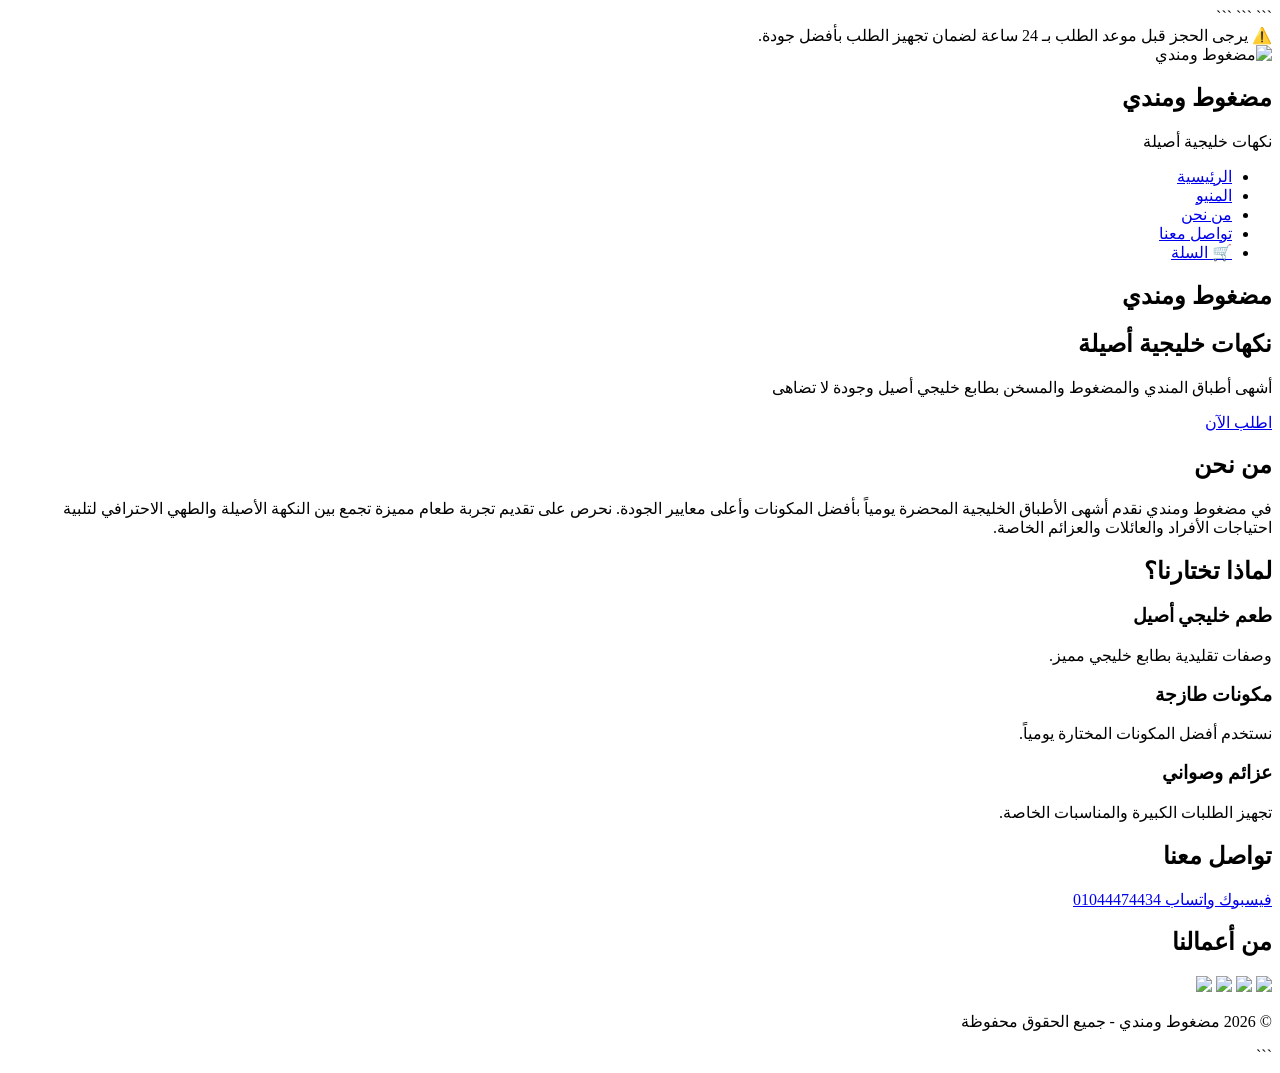
==== index.html @ 2f2a4c83 "Add files via upload" ====
<!DOCTYPE html>

<html lang="ar" dir="rtl">

<head>
    <meta charset="UTF-8">
    <meta name="viewport" content="width=device-width, initial-scale=1.0">

```
<title>مضغوط ومندي | أكلات خليجية أصيلة</title>

<link rel="preconnect" href="https://fonts.googleapis.com">
<link rel="preconnect" href="https://fonts.gstatic.com" crossorigin>

<link href="https://fonts.googleapis.com/css2?family=Cairo:wght@300;400;500;600;700;800&display=swap" rel="stylesheet">

<link rel="stylesheet" href="css/style.css">
```

</head>

<body>

```
<!-- شريط التنبيه -->

<div class="top-bar">
    ⚠️ يرجى الحجز قبل موعد الطلب بـ 24 ساعة لضمان تجهيز الطلب بأفضل جودة.
</div>

<!-- الناف بار -->

<nav class="navbar">

    <div class="logo">

    <img src="images/logo.png" alt="مضغوط ومندي">

    <div>
        <h2>مضغوط ومندي</h2>
        <span>نكهات خليجية أصيلة</span>
    </div>

</div>

    <ul class="nav-links">
        <li><a href="index.html">الرئيسية</a></li>
        <li><a href="menu.html">المنيو</a></li>
        <li><a href="#about">من نحن</a></li>
        <li><a href="#contact">تواصل معنا</a></li>
<li>
<a href="cart.html">
🛒 السلة
</a>
</li>
    </ul>

</nav>

<section class="hero">

    <div class="hero-overlay"></div>

    <div class="hero-content">

        <h1>
            مضغوط ومندي
        </h1>

        <h2>
            نكهات خليجية أصيلة
        </h2>

        <p>
            أشهى أطباق المندي والمضغوط والمسخن
            بطابع خليجي أصيل وجودة لا تضاهى
        </p>

        <a href="menu.html" class="hero-btn">
            اطلب الآن
        </a>

    </div>

</section>

<!-- من نحن -->

<section class="about" id="about">

    <div class="container">

        <h2>
            من نحن
        </h2>

        <p>
            في مضغوط ومندي نقدم أشهى الأطباق الخليجية المحضرة يومياً بأفضل المكونات وأعلى معايير الجودة.
            نحرص على تقديم تجربة طعام مميزة تجمع بين النكهة الأصيلة والطهي الاحترافي لتلبية احتياجات الأفراد والعائلات والعزائم الخاصة.
        </p>

    </div>

</section>

<!-- المميزات -->

<section class="features">

    <div class="container">

        <h2>
            لماذا تختارنا؟
        </h2>

        <div class="features-grid">

            <div class="feature-card">
                <h3>طعم خليجي أصيل</h3>
                <p>
                    وصفات تقليدية بطابع خليجي مميز.
                </p>
            </div>

            <div class="feature-card">
                <h3>مكونات طازجة</h3>
                <p>
                    نستخدم أفضل المكونات المختارة يومياً.
                </p>
            </div>

            <div class="feature-card">
                <h3>عزائم وصواني</h3>
                <p>
                    تجهيز الطلبات الكبيرة والمناسبات الخاصة.
                </p>
            </div>

        </div>

    </div>

</section>



<!-- التواصل -->

<section class="contact" id="contact">

    <div class="container">

        <h2>
            تواصل معنا
        </h2>

        <div class="contact-links">

            <!-- ضع رابط صفحتك على فيسبوك هنا -->
            <a href="#" target="_blank">
                فيسبوك
            </a>

            <!-- واتساب -->
            <a href="https://wa.me/201044474434" target="_blank">
                واتساب
            </a>

            <!-- اتصال مباشر -->
            <a href="tel:01044474434">
                01044474434
            </a>

        </div>

    </div>

</section>
<section class="gallery">

<div class="container">

<h2>من أعمالنا</h2>

<div class="gallery-grid">

<img src="images/gallery1.jpg">
<img src="images/gallery2.jpg">
<img src="images/gallery3.jpg">
<img src="images/gallery4.jpg">

</div>

</div>

</section>
<!-- الفوتر -->

<footer>
    <p>
        © <span id="year"></span> مضغوط ومندي - جميع الحقوق محفوظة
    </p>
</footer>

<script>
    document.getElementById("year").textContent =
        new Date().getFullYear();
</script>
```

</body>

</html>
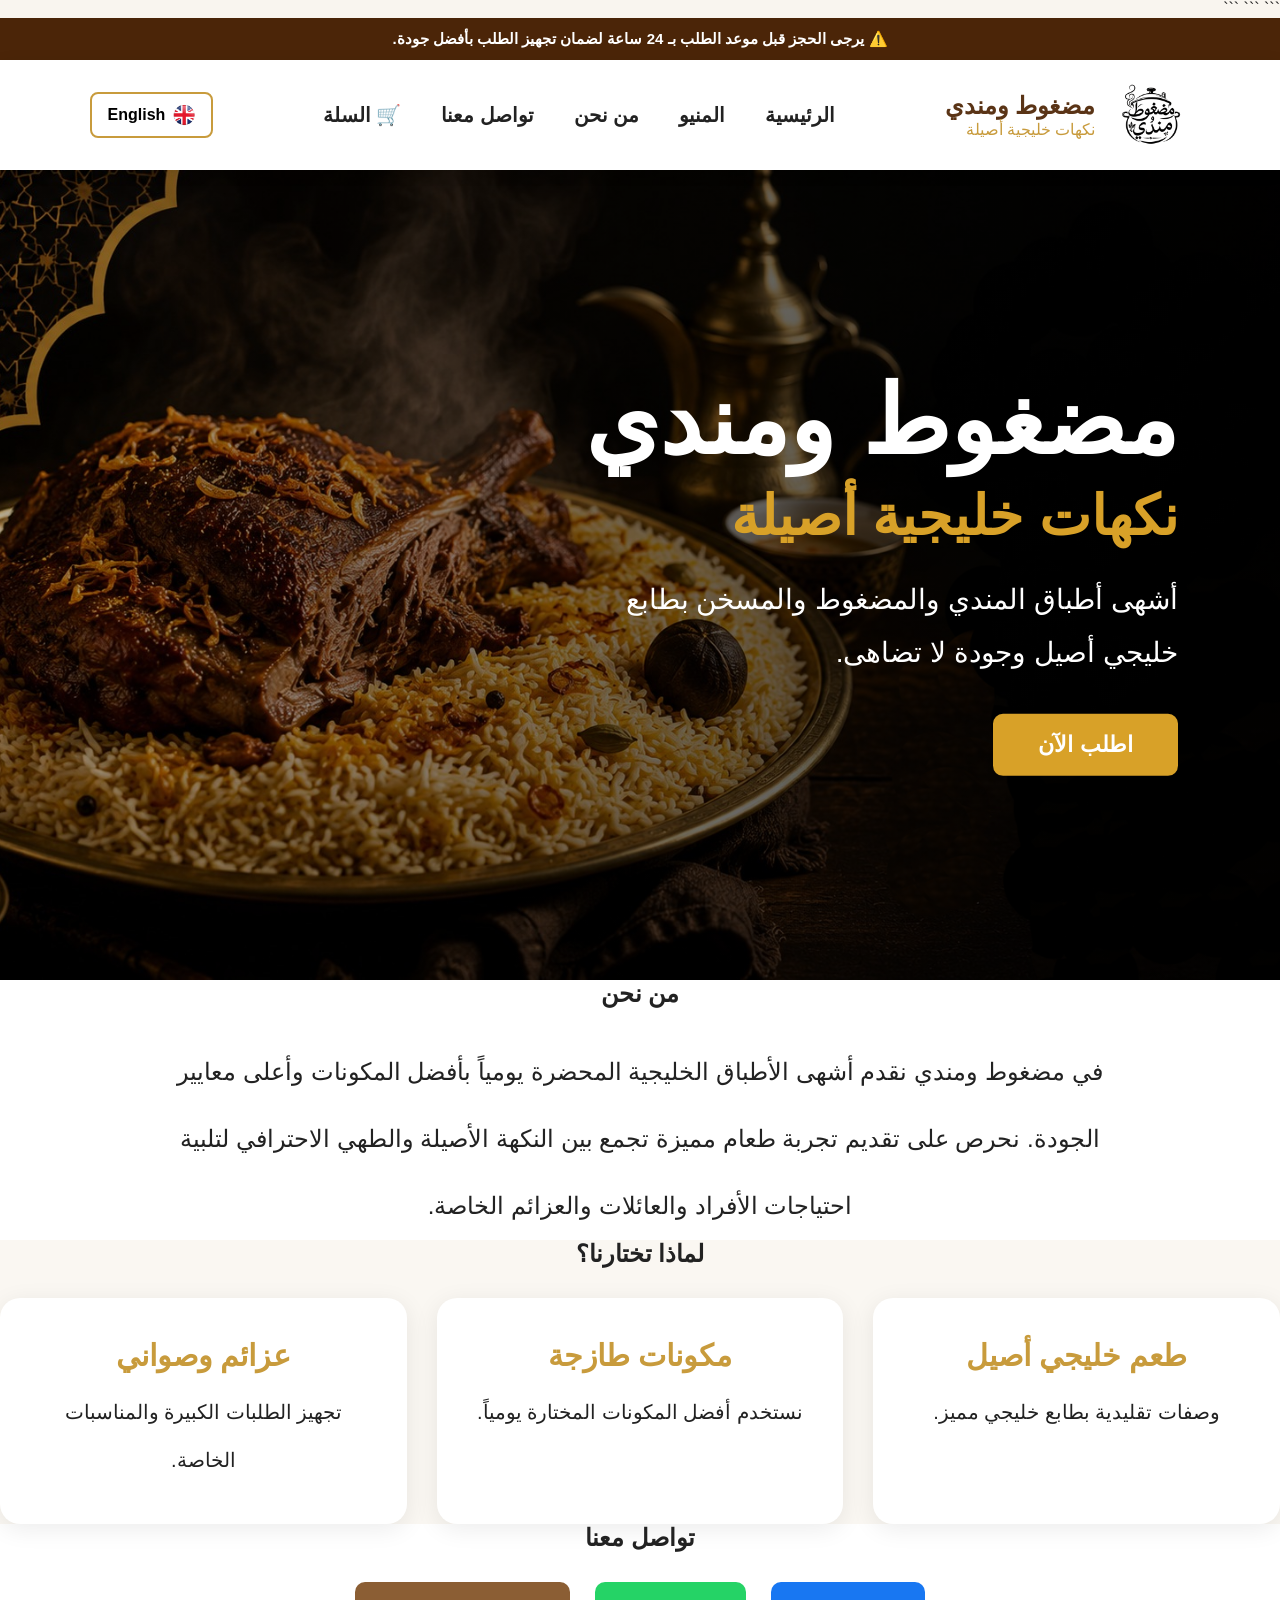
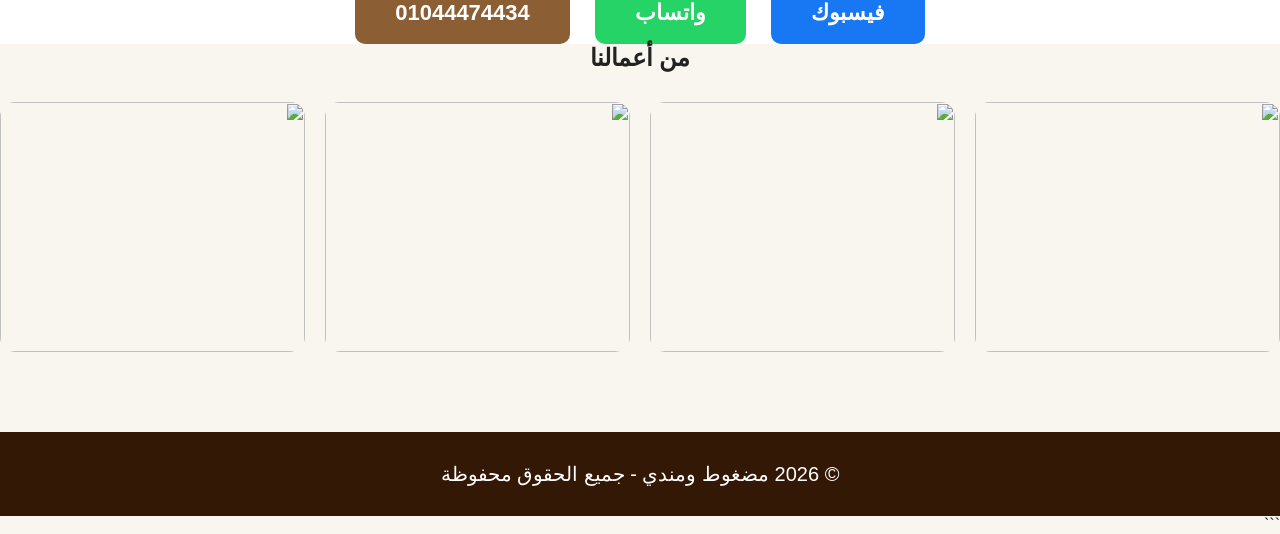
==== commit e3c03691: "Add files via upload" ====
--- a/index.html
+++ b/index.html
@@ -24,7 +24,7 @@
 ```
 <!-- شريط التنبيه -->
 
-<div class="top-bar">
+<div class="top-bar" data-i18n="topBar">
     ⚠️ يرجى الحجز قبل موعد الطلب بـ 24 ساعة لضمان تجهيز الطلب بأفضل جودة.
 </div>
 
@@ -37,24 +37,46 @@
     <img src="images/logo.png" alt="مضغوط ومندي">
 
     <div>
-        <h2>مضغوط ومندي</h2>
-        <span>نكهات خليجية أصيلة</span>
-    </div>
-
-</div>
-
-    <ul class="nav-links">
-        <li><a href="index.html">الرئيسية</a></li>
-        <li><a href="menu.html">المنيو</a></li>
-        <li><a href="#about">من نحن</a></li>
-        <li><a href="#contact">تواصل معنا</a></li>
-<li>
-<a href="cart.html">
+      <h2 data-i18n="logoTitle">
+مضغوط ومندي
+</h2>
+
+<span data-i18n="logoSubtitle">
+نكهات خليجية أصيلة
+</span>
+    </div>
+
+</div>
+
+   <ul class="nav-links">
+
+<li>
+<a href="index.html" data-i18n="home">الرئيسية</a>
+</li>
+
+<li>
+<a href="menu.html" data-i18n="menu">المنيو</a>
+</li>
+
+<li>
+<a href="#about" data-i18n="about">من نحن</a>
+</li>
+
+<li>
+<a href="#contact" data-i18n="contact">تواصل معنا</a>
+</li>
+
+<li>
+<a href="cart.html" data-i18n="cart">
 🛒 السلة
 </a>
 </li>
-    </ul>
-
+
+</ul>
+   
+<button id="languageBtn" onclick="toggleLanguage()">
+    🇬🇧 English
+</button>
 </nav>
 
 <section class="hero">
@@ -63,22 +85,25 @@
 
     <div class="hero-content">
 
-        <h1>
-            مضغوط ومندي
-        </h1>
-
-        <h2>
-            نكهات خليجية أصيلة
-        </h2>
-
-        <p>
-            أشهى أطباق المندي والمضغوط والمسخن
-            بطابع خليجي أصيل وجودة لا تضاهى
-        </p>
-
-        <a href="menu.html" class="hero-btn">
-            اطلب الآن
-        </a>
+      <h1 data-i18n="heroTitle">
+مضغوط ومندي
+</h1>
+
+      <h2 data-i18n="heroSubtitle">
+نكهات خليجية أصيلة
+</h2>
+
+    <p data-i18n="heroDescription">
+    أشهى أطباق المندي والمضغوط والمسخن
+    بطابع خليجي أصيل وجودة لا تضاهى
+</p>
+
+       <a
+href="menu.html"
+class="hero-btn"
+data-i18n="heroButton">
+اطلب الآن
+</a>
 
     </div>
 
@@ -90,14 +115,14 @@
 
     <div class="container">
 
-        <h2>
-            من نحن
-        </h2>
-
-        <p>
-            في مضغوط ومندي نقدم أشهى الأطباق الخليجية المحضرة يومياً بأفضل المكونات وأعلى معايير الجودة.
-            نحرص على تقديم تجربة طعام مميزة تجمع بين النكهة الأصيلة والطهي الاحترافي لتلبية احتياجات الأفراد والعائلات والعزائم الخاصة.
-        </p>
+<h2 data-i18n="aboutTitle">
+من نحن
+</h2>
+
+<p data-i18n="aboutDescription">
+في مضغوط ومندي نقدم أشهى الأطباق الخليجية المحضرة يومياً بأفضل المكونات وأعلى معايير الجودة.
+نحرص على تقديم تجربة طعام مميزة تجمع بين النكهة الأصيلة والطهي الاحترافي لتلبية احتياجات الأفراد والعائلات والعزائم الخاصة.
+</p>
 
     </div>
 
@@ -109,31 +134,40 @@
 
     <div class="container">
 
-        <h2>
-            لماذا تختارنا؟
-        </h2>
+       <h2 data-i18n="featuresTitle">
+لماذا تختارنا؟
+</h2>
 
         <div class="features-grid">
 
             <div class="feature-card">
-                <h3>طعم خليجي أصيل</h3>
-                <p>
-                    وصفات تقليدية بطابع خليجي مميز.
-                </p>
+<h3 data-i18n="feature1Title">
+طعم خليجي أصيل
+</h3>
+
+<p data-i18n="feature1Desc">
+وصفات تقليدية بطابع خليجي مميز.
+</p>
             </div>
 
             <div class="feature-card">
-                <h3>مكونات طازجة</h3>
-                <p>
-                    نستخدم أفضل المكونات المختارة يومياً.
-                </p>
+<h3 data-i18n="feature2Title">
+مكونات طازجة
+</h3>
+
+<p data-i18n="feature2Desc">
+نستخدم أفضل المكونات المختارة يومياً.
+</p>
             </div>
 
             <div class="feature-card">
-                <h3>عزائم وصواني</h3>
-                <p>
-                    تجهيز الطلبات الكبيرة والمناسبات الخاصة.
-                </p>
+<h3 data-i18n="feature3Title">
+عزائم وصواني
+</h3>
+
+<p data-i18n="feature3Desc">
+تجهيز الطلبات الكبيرة والمناسبات الخاصة.
+</p>
             </div>
 
         </div>
@@ -150,21 +184,27 @@
 
     <div class="container">
 
-        <h2>
-            تواصل معنا
-        </h2>
+       <h2 data-i18n="contactTitle">
+تواصل معنا
+</h2>
 
         <div class="contact-links">
 
             <!-- ضع رابط صفحتك على فيسبوك هنا -->
-            <a href="#" target="_blank">
-                فيسبوك
-            </a>
+           <a
+href="#"
+target="_blank"
+data-i18n="contact.facebook">
+فيسبوك
+</a>
 
             <!-- واتساب -->
-            <a href="https://wa.me/201044474434" target="_blank">
-                واتساب
-            </a>
+          <a
+href="https://wa.me/201044474434"
+target="_blank"
+data-i18n="contact.whatsapp">
+واتساب
+</a>
 
             <!-- اتصال مباشر -->
             <a href="tel:01044474434">
@@ -180,7 +220,9 @@
 
 <div class="container">
 
-<h2>من أعمالنا</h2>
+<h2 data-i18n="galleryTitle">
+من أعمالنا
+</h2>
 
 <div class="gallery-grid">
 
@@ -197,9 +239,17 @@
 <!-- الفوتر -->
 
 <footer>
-    <p>
-        © <span id="year"></span> مضغوط ومندي - جميع الحقوق محفوظة
-    </p>
+  <p>
+
+© <span id="year"></span>
+
+<span data-i18n="footer.rights">
+
+مضغوط ومندي - جميع الحقوق محفوظة
+
+</span>
+
+</p>
 </footer>
 
 <script>
@@ -207,7 +257,8 @@
         new Date().getFullYear();
 </script>
 ```
-
+<script src="js/translations.js"></script>
+<script src="js/language.js"></script>
 </body>
 
 </html>
--- a/css/style.css
+++ b/css/style.css
@@ -0,0 +1,575 @@
+*{
+margin:0;
+padding:0;
+box-sizing:border-box;
+font-family:'Cairo',sans-serif;
+}
+
+html{
+scroll-behavior:smooth;
+}
+
+body{
+background:#f9f5ef;
+color:#222;
+overflow-x:hidden;
+}
+
+/* شريط التنبيه */
+
+.top-bar{
+background:#4b2508;
+color:#fff;
+text-align:center;
+padding:12px;
+font-size:15px;
+font-weight:700;
+}
+
+/* Navbar */
+
+.navbar{
+background:#fff;
+padding:15px 7%;
+display:flex;
+justify-content:space-between;
+align-items:center;
+box-shadow:0 3px 15px rgba(0,0,0,.08);
+position:sticky;
+top:0;
+z-index:999;
+}
+
+.logo{
+    display:flex;
+    align-items:center;
+    gap:15px;
+}
+
+.logo img{
+    width:80px;
+    height:80px;
+    object-fit:contain;
+}
+
+.logo-text h2{
+    display:block;
+}
+
+.logo-text span{
+    display:block;
+    margin-top:5px;
+}
+.nav-links{
+display:flex;
+list-style:none;
+gap:40px;
+}
+
+.nav-links a{
+text-decoration:none;
+font-size:20px;
+font-weight:700;
+color:#222;
+transition:.3s;
+}
+
+.nav-links a:hover{
+color:#c89b3c;
+}
+
+/* Hero */
+
+.hero{
+height:90vh;
+
+background:url('../images/hero.jpg');
+background-size:cover;
+background-position:center;
+
+position:relative;
+
+display:flex;
+align-items:center;
+
+padding-right:8%;
+}
+
+.hero-overlay{
+position:absolute;
+inset:0;
+
+background:linear-gradient(
+to left,
+rgba(0,0,0,.80),
+rgba(0,0,0,.30)
+);
+}
+
+.hero-content{
+position:absolute;
+
+right:8%;
+top:50%;
+
+transform:translateY(-50%);
+
+z-index:5;
+
+max-width:600px;
+
+color:#fff;
+
+text-align:right;
+}
+
+.hero-content h1{
+font-size:95px;
+line-height:1;
+margin-bottom:15px;
+}
+
+.hero-content h2{
+font-size:55px;
+color:#d8a128;
+margin-bottom:25px;
+}
+
+.hero-content p{
+font-size:28px;
+line-height:1.9;
+margin-bottom:35px;
+}
+
+.hero-btn{
+display:inline-block;
+background:#d8a128;
+color:#fff;
+text-decoration:none;
+padding:18px 45px;
+border-radius:10px;
+font-size:22px;
+font-weight:700;
+transition:.3s;
+}
+
+.hero-btn:hover{
+background:#b17c12;
+transform:translateY(-3px);
+}
+
+/* About */
+
+.about{
+background:#fff;
+}
+
+.about p{
+max-width:1000px;
+margin:auto;
+text-align:center;
+line-height:2.8;
+font-size:24px;
+}
+
+/* Features */
+
+.features{
+background:#faf7f2;
+}
+
+.features-grid{
+display:grid;
+grid-template-columns:repeat(3,1fr);
+gap:30px;
+}
+
+.feature-card{
+background:#fff;
+padding:40px;
+border-radius:20px;
+text-align:center;
+box-shadow:0 5px 25px rgba(0,0,0,.08);
+transition:.3s;
+}
+
+.feature-card:hover{
+transform:translateY(-10px);
+}
+
+.feature-card h3{
+font-size:30px;
+margin-bottom:15px;
+color:#c89b3c;
+}
+
+.feature-card p{
+font-size:20px;
+line-height:2.4;
+}
+
+/* Contact */
+
+.contact{
+background:#fff;
+}
+
+.contact-links{
+display:flex;
+justify-content:center;
+gap:25px;
+flex-wrap:wrap;
+}
+
+.contact-links a{
+text-decoration:none;
+padding:18px 40px;
+border-radius:10px;
+font-size:22px;
+font-weight:700;
+color:#fff;
+}
+
+.contact-links a:nth-child(1){
+background:#1877f2;
+}
+
+.contact-links a:nth-child(2){
+background:#25d366;
+}
+
+.contact-links a:nth-child(3){
+background:#8b5e34;
+}
+
+/* Footer */
+
+footer{
+background:#341806;
+color:#fff;
+text-align:center;
+padding:30px;
+font-size:20px;
+margin-top:80px;
+}
+
+/* Mobile */
+
+@media(max-width:768px){
+
+.navbar{
+flex-direction:column;
+gap:20px;
+}
+
+.nav-links{
+gap:15px;
+flex-wrap:wrap;
+justify-content:center;
+}
+
+.hero{
+justify-content:center;
+text-align:center;
+padding:0 20px;
+}
+
+.hero-content{
+text-align:center;
+}
+
+.hero-content h1{
+font-size:55px;
+}
+
+.hero-content h2{
+font-size:35px;
+}
+
+.hero-content p{
+font-size:20px;
+}
+
+.features-grid{
+grid-template-columns:1fr;
+}
+
+.logo h2{
+font-size:30px;
+}
+
+section h2{
+font-size:40px;
+}
+
+.about p{
+font-size:18px;
+}
+
+}
+.logo{
+    display:flex;
+    align-items:center;
+    gap:15px;
+}
+
+.logo img{
+    width:80px;
+    height:80px;
+    object-fit:contain;
+}
+
+.logo h2{
+    margin:0;
+    color:#5a3416;
+}
+
+.logo span{
+    color:#c89b3c;
+}
+.categories-grid{
+    display:grid;
+    grid-template-columns:repeat(auto-fit,minmax(250px,1fr));
+    gap:25px;
+}
+
+.category-card{
+    background:#fff;
+    padding:30px;
+    border-radius:15px;
+    text-align:center;
+    box-shadow:0 4px 15px rgba(0,0,0,.08);
+    overflow:hidden;
+    transition:.3s;
+}
+.category-card:hover{
+    transform:translateY(-8px);
+    box-shadow:0 10px 30px rgba(0,0,0,.15);
+}
+.category-card h3{
+    color:#8b5e34;
+    margin-bottom:15px;
+    text-align:center;
+    font-size:28px;
+}
+
+.category-card a{
+    text-decoration:none;
+    background:#c89b3c;
+    color:#fff;
+    padding:12px 25px;
+    border-radius:8px;
+    display:inline-block;
+    margin-top:15px;
+}
+.category-card img{
+    width:100%;
+    height:250px;
+object-fit:cover;
+    display:block;
+    border-radius:12px;
+    margin-bottom:15px;
+}
+.category-card{
+    overflow:hidden;
+}
+.category-card{
+overflow:hidden;
+}
+
+.category-card img{
+    transition:.4s;
+    width:100%;
+    display:block;
+}
+
+.category-card:hover img{
+transform:scale(1.08);
+}
+.category-card a,
+.hero-btn{
+transition:.3s;
+}
+
+.category-card a:hover,
+.hero-btn:hover{
+transform:translateY(-3px);
+}
+.gallery-grid{
+display:grid;
+grid-template-columns:repeat(auto-fit,minmax(250px,1fr));
+gap:20px;
+}
+
+.gallery-grid img{
+width:100%;
+height:250px;
+object-fit:cover;
+border-radius:15px;
+}
+.add-cart-btn{
+    background:#c89b3c;
+    color:#fff;
+    border:none;
+    padding:12px 25px;
+    border-radius:8px;
+    cursor:pointer;
+    font-size:16px;
+    font-weight:bold;
+    transition:.3s;
+}
+
+.add-cart-btn:hover{
+    background:#a87e2f;
+    transform:translateY(-2px);
+}
+
+
+
+
+/* عناوين الأقسام */
+
+.about h2,
+.features h2,
+.gallery h2,
+.contact h2{
+    text-align:center;
+    width:100%;
+}
+
+/* أسماء الوجبات داخل الكروت */
+
+.category-card h3{
+    text-align:center;
+}
+
+/* عناوين صفحات الوجبات */
+
+.page-title,
+.section-title{
+    text-align:center;
+    width:100%;
+}
+.about h2,
+.features h2,
+.gallery h2,
+.contact h2{
+    text-align:center;
+    margin-bottom:30px;
+}
+.menu-section h2,
+.page-title,
+.meals-title{
+    text-align:center;
+    margin-bottom:40px;
+}
+.menu-title{
+    text-align:center;
+    margin-bottom:40px;
+}
+html[dir="ltr"]{
+    direction:ltr;
+}
+
+html[dir="ltr"] .navbar{
+    flex-direction:row;
+}
+
+html[dir="ltr"] .hero{
+    padding-left:8%;
+    padding-right:0;
+}
+
+html[dir="ltr"] .hero-content{
+    left:8%;
+    right:auto;
+    text-align:left;
+}
+
+html[dir="ltr"] .nav-links{
+    flex-direction:row;
+}
+
+html[dir="ltr"] .logo{
+    flex-direction:row;
+}
+
+html[dir="ltr"] .contact-links{
+    direction:ltr;
+}
+
+html[dir="ltr"] .cart-table{
+    direction:ltr;
+}
+
+html[dir="ltr"] .form-box input,
+html[dir="ltr"] .form-box textarea{
+    text-align:left;
+}
+button,
+.hero-btn,
+.add-cart-btn{
+    transition:.3s ease;
+}
+
+button:hover,
+.hero-btn:hover,
+.add-cart-btn:hover{
+    transform:translateY(-3px);
+}
+.trays-list{
+    list-style: none;
+    padding: 0;
+    margin: 25px auto;
+    width: fit-content;      /* يخلي عرض القائمة على قد المحتوى */
+}
+
+.trays-list li{
+    margin: 12px 0;
+    font-size: 18px;
+    font-weight: 600;
+}
+
+[dir="rtl"] .trays-list{
+    text-align: right;
+}
+
+[dir="ltr"] .trays-list{
+    text-align: left;
+}
+
+/* توسيط محتوى الكارت بالكامل */
+.category-card{
+    text-align: center;
+}
+#languageBtn{
+    display:flex;
+    align-items:center;
+    justify-content:center;
+    gap:8px;
+
+    background:#fff;
+    border:2px solid #c89b3c;
+    border-radius:8px;
+
+    padding:10px 16px;
+
+    cursor:pointer;
+    font-size:16px;
+    font-weight:700;
+
+    transition:.3s;
+}
+
+#languageBtn:hover{
+    background:#c89b3c;
+    color:#fff;
+}
+
+.flag-icon{
+    width:22px;
+    height:22px;
+    object-fit:cover;
+    border-radius:50%;
+    flex-shrink:0;
+}
